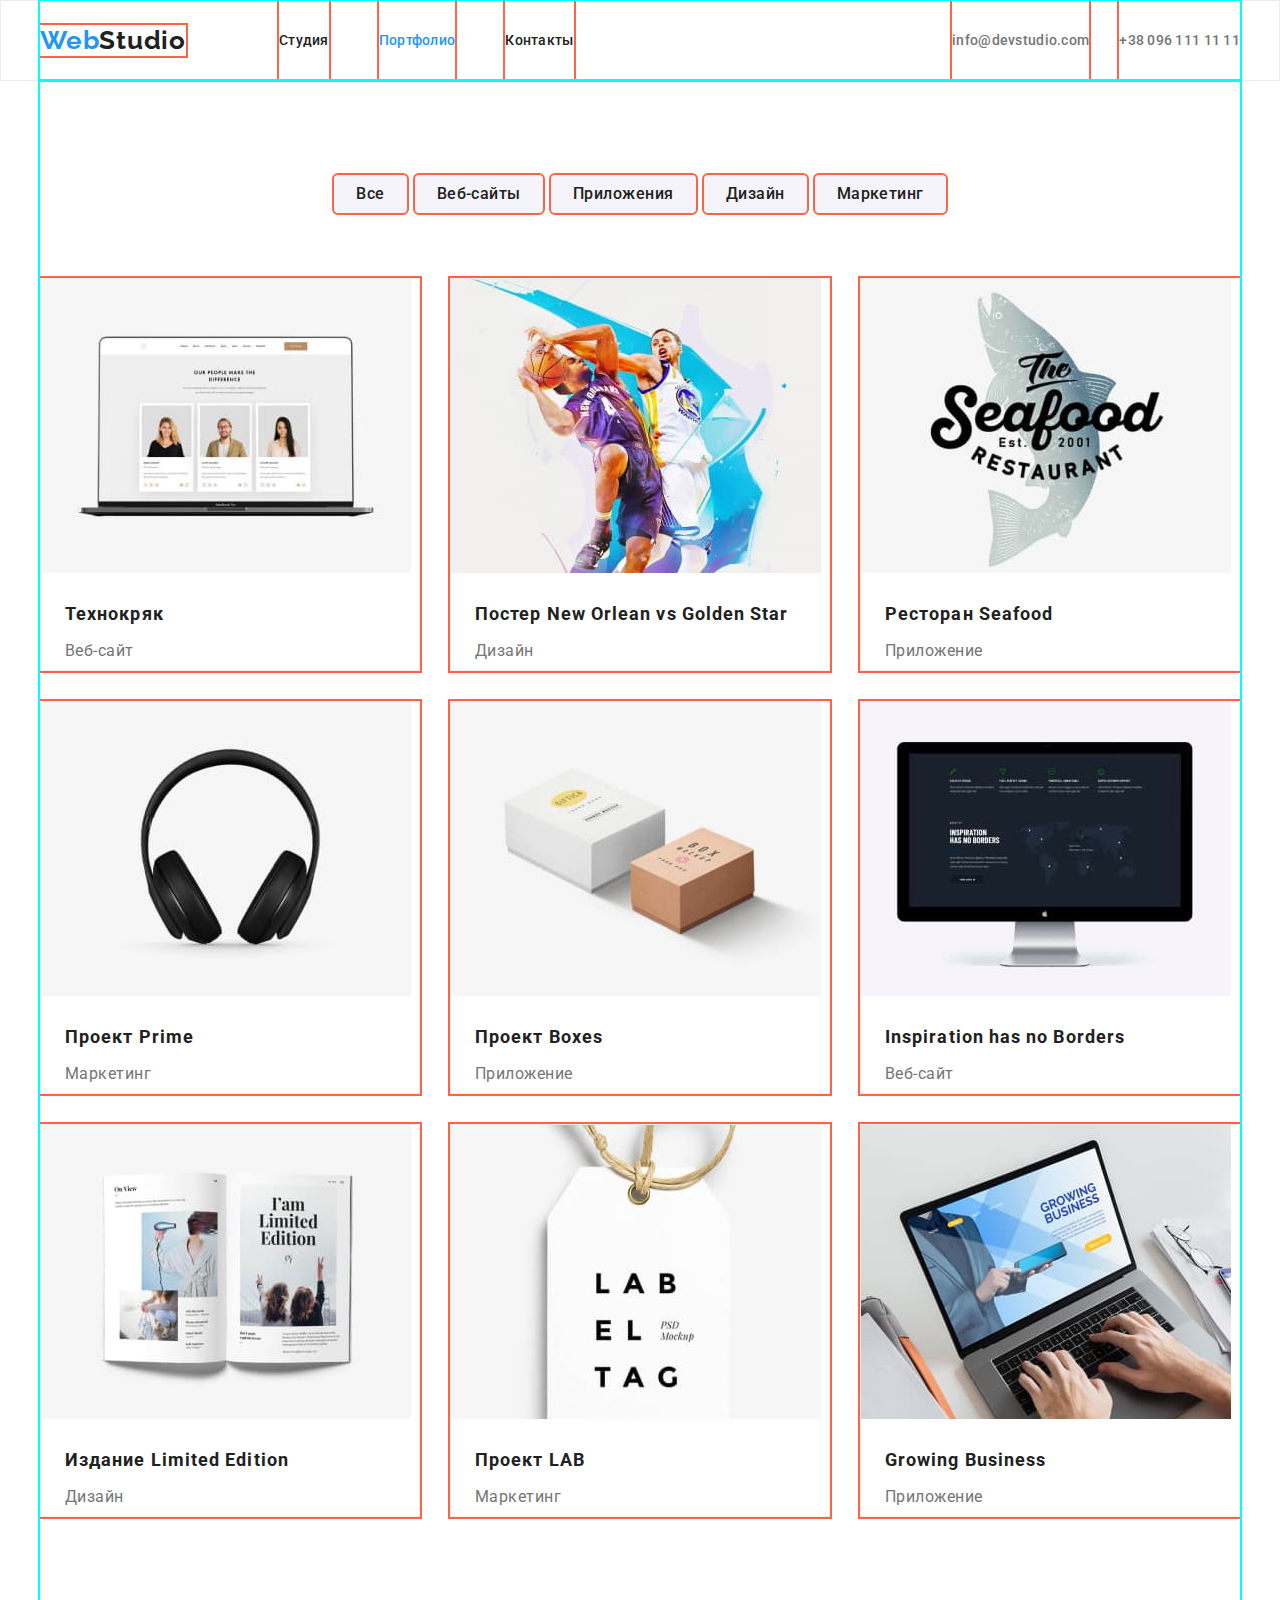
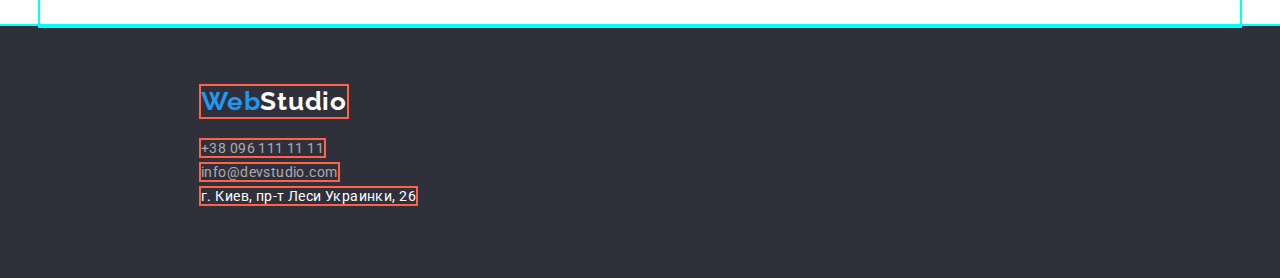
==== portfolio.html @ d39b9e8e "hw-03.3" ====
<!DOCTYPE html>
<html lang="en">
<head>
    <meta charset="UTF-8">
    <meta http-equiv="X-UA-Compatible" content="IE=edge">
    <meta name="viewport" content="width=device-width, initial-scale=1.0">
    <title>Web studio_portfolio</title>
    <link href="https://fonts.googleapis.com/css2?family=Raleway:wght@700&family=Roboto:wght@400;500;700;900&display=swap"
        rel="stylesheet">
    <link rel="stylesheet" href="https://cdnjs.cloudflare.com/ajax/libs/modern-normalize/1.1.0/modern-normalize.min.css" />
    <link rel="stylesheet" href="./css/styles.css">
</head>
<body class="body">
<header class="header">
    <div class="container header-main">
        <nav class="container-nav">
            <a href="./index.html" class="logo-header box"><span class="blue">Web</span>Studio</a>
            <ul class="list">
                <li><a href="./index.html" class="studio box">Студия</a></li>
                <li><a href="./portfolio.html" class="portfolio current box">Портфолио</a></li>
                <li><a href="" class="contacts box">Контакты</a></li>
            </ul>
        </nav>
        <div class="container-div">
            <ul class="list-adress">
                <li><a href="mailto:info@devstudio.com" class="mail box">info@devstudio.com</a></li>
                <li><a href="tel:+380961111111" class="tel box">+38 096 111 11 11</a></li>
            </ul>
        </div>
    </div>
</header>
 <main>
    <div class="container">
        <section class="options">
            <ul class="buttons-portfolio">
                <li class="item"><button class="button-all box" type="button">Все</button></li>
                <li class="item"><button class="button-web box" type="button">Веб-сайты</button></li>
                <li class="item"><button class="button-applications box" type="button">Приложения</button></li>
                <li class="item"><button class="button-design box" type="button">Дизайн</button></li>
                <li class="item"><button class="button-marketing box" type="button">Маркетинг</button></li>
            </ul>
            <ul class="icon">
                <li class="techno box">
                    <img src="./imeges/Список_з_картинками/img1.jpg" alt="img1.jpg" width="370" height="294">
                    <h3 class="techno-title">Технокряк</h3>
                    <p class="techno-text">Веб-сайт</p>
                </li>
                <li class="poster box">
                    <img src="./imeges/Список_з_картинками/img2.jpg" alt="img2.jpg" width="370" height="294">
                    <h3 class="poster-title">Постер New Orlean vs Golden Star</h3>
                    <p class="poster-text">Дизайн</p>
                </li>
                <li class="seafood box">
                    <img src="./imeges/Список_з_картинками/img3.jpg" alt="img3.jpg" width="370" height="294">
                    <h3 class="seafood-title">Ресторан Seafood</h3>
                    <p class="seafood-text">Приложение</p>
                </li>
                <li class="prime box">
                    <img src="./imeges/Список_з_картинками/img4.jpg" alt="img4.jpg" width="370" height="294">
                    <h3 class="prime-title">Проект Prime</h3>
                    <p class="prime-text">Маркетинг</p>
                </li>
                <li class="boxes box">
                    <img src="./imeges/Список_з_картинками/img5.jpg" alt="img5.jpg" width="370" height="294">
                    <h3 class="boxes-title">Проект Boxes</h3>
                    <p class="boxes-text">Приложение</p>
                </li>
                <li class="inspiration box">
                    <img src="./imeges/Список_з_картинками/img6.jpg" alt="img6.jpg" width="370" height="294">
                    <h3 class="inspiration-title">Inspiration has no Borders</h3>
                    <p class="inspiration-text">Веб-сайт</p>
                </li>
                <li class="edition box">
                    <img src="./imeges/Список_з_картинками/img7.jpg" alt="img7.jpg" width="370" height="294">
                    <h3 class="edition-title">Издание Limited Edition</h3>
                    <p class="edition-text">Дизайн</p>
                </li>
                <li class="lab box">
                    <img src="./imeges/Список_з_картинками/img8.jpg" alt="img8.jpg" width="370" height="294">
                    <h3 class="lab-title">Проект LAB</h3>
                    <p class="lab-text">Маркетинг</p>
                </li>
                <li class="business box">
                    <img src="./imeges/Список_з_картинками/img9.jpg" alt="img9.jpg" width="370" height="294">
                    <h3 class="business-title">Growing Business</h3>
                    <p class="business-text">Приложение</p>
                </li>
            </ul>
        </section>
    </div>
 </main>
<footer class="footer">
    <div class="container footer">
        <a href="./index.html" class="logo-footer box"><span class="blue">Web</span><span
                class="white">Studio</span></a>
        <address class="address">
            <ul class="lists-d">
                <li><a href="https://goo.gl/maps/WVhNWYt22gfoeqNc8" target="_blank" rel="noopener nofollow noreferrer"
                        class="liaddress box">г. Киев, пр-т Леси Украинки, 26</a></li>
                <li><a href="mailto:info@devstudio.com" class="limail box">info@devstudio.com</a></li>
                <li><a href="tel:+380961111111" class="litel box">+38 096 111 11 11</a></li>
            </ul>
        </address>
    </div>
</footer>
</body>
</html>
---- css/styles.css ----
/* html{
    box-sizing: border-box;
}
*,
*::before,
*::after{
    box-sizing: inherit;
} */
:root {
    --primary-text-color: #757575;
    --title-text-color: #212121;
    --accent-color1: #2196F3;
    --accent-color2: #FFFFFF;
    --background-color: #FFFFFF;
    --other-background-color: #F5F4FA;
    --background: #2F303A;
    --blue-background: #2196F3;
    --items: 3;/* кількість карток в рядку */
    --indent: 30px;/* відступи між картками */

}
/*основний колір фону #FFFFFF*/
/*другорядний колір фону #F5F4FA*/
/*1 колір тексту #757575*/
/*2 колір тексту #212121*/
/*3 колір тексту #2196F3*/
/*4 колір тексту #FFFFFF*/

/* WebStudio */

body{
    margin: 0px;
    background-color: #FFFFFF;
    font-family: 'Roboto', sans-serif;
    color: #757575;
}

.container{
    width: 1200px;
    margin-left: auto;
    margin-right: auto;
    /* padding-left: 15px;
    padding-right: 15px; */
    outline: 2px solid cyan;
}
 
/* Логотип хедера */
.logo-header{
    font-weight: 700;
    font-size: 26px;
    line-height: 1.19;
    letter-spacing: 0.03em;
    color: var(--title-text-color);
    text-decoration: none;
    font-family: 'Raleway', sans-serif;
    /* display: inline-block;
    margin: 0px; */
    padding-left: 0;
}
/* .container-nav .logo-header{
    padding: 0;
} */
.container.header-main{
    padding-left: 0px;
    padding-right: 0;
}
/* Посилання */


/* Сіра лінія в хедері */
.header{
    border: 1px solid #ECECEC
}


/* Прибирає крапки в списках */
.list,
.lists-a,
.lists-b,
.lists-c,
.lists-d{
    list-style: none;
    padding-left: 0;
    display: block;
}

.list-item:not(:last-child) {
    margin-bottom: 12px;
}
.list-item:not(:last-child) {
    margin-bottom: 12px;
}
.lists-a,
.lists-b,
.lists-c{
    justify-content: center;
    align-items: center;
    width: 1200px;
    justify-content: space-between;
    display: flex;
}

.list-adress{
    list-style: none;
    padding: 0px;
    margin: 0px;
}



.list,
.list-adress{
    display: flex;
}
ul.list{
    margin: 0px 0px 0px 93px;
    padding: 0;
}
.container-div{
    margin-left: auto;
}

.header-main,
.container-nav{
    display: flex;
    align-items: center;
}

.list li:not(:last-child){
    margin-right: 50px;
}

.list-adress li:not(:last-child){
    margin-right: 30px;
}
.container-nav .studio,
.container-nav .portfolio,
.container-nav .contacts,
.container-div .mail,
.container-div .tel{
    display: block;
    padding-top: 32px;
    padding-bottom: 32px;
}
.container hero{
    margin-left: auto;
    margin-right: auto;
}

/*посилання*/
.studio,
.portfolio,
.contacts{
    font-weight: 500;
    font-size: 14px;
    line-height: 1.1;
    letter-spacing: 0.02em;
    color: var(--title-text-color);
    text-decoration: none;
    display: inline-block;
}
.list .studio.current,
.list .portfolio.current{
    color: var(--accent-color1)
}


.blue,
.studio:focus,
.portfolio:focus,
.contacts:focus,
.mail:focus,
.tel:focus,
.studio:hover,
.portfolio:hover,
.contacts:hover,
.mail:hover,
.tel:hover{
    color: var(--accent-color1);
}
.mail,
.tel{
    font-weight: 500;
    font-size: 14px;
    line-height: 1.1;
    letter-spacing: 0.02em;
    color: var(--primary-text-color);
    text-decoration: none;
    display: inline-block;
}

/*main*/
.hero{
    width: 1602px;
    height: 600px;
    left: 0px;
    top: 80px;
    text-align: center;
    background: var(--background);
    /* margin-left: auto;
    margin-right: auto; */
    padding: 0;
    
    
}
.title{
    font-weight: 900;
    font-size: 44px;
    line-height: 1.4;
    letter-spacing: 0.06em;
    text-transform: uppercase;
    color: var(--accent-color2);
    display: inline-block;
    
    margin-top: 0px;
    margin-bottom: 30px;
    display: flex;
    width: 696px;
    margin-left: auto;
    margin-right: auto;
    padding-top: 200px;
}

.button{
    color: var(--title-text-color);
    background-color: var(--background-color);
    box-shadow: 0px 4px 4px rgba(0, 0, 0, 0.15);

    border-radius: 4px;
    border: none;
    font-weight: 700;
    font-size: 16px;
    line-height: 1.9;
    cursor: pointer;
    display: flex;

}
.button.service{
    background: var(--blue-background);
    color: var(--accent-color2);
    border-color: transparent;
    display: inline-block;
    text-transform: none;
    padding: 10px 32px;
    text-decoration: none;
    border-radius: 4px;
}

.img1.box,
.img2.box,
.img3.box{
    display: inline-block;
}
.description {
    padding-top: 94px;
    align-items: center;
    display: flex;
}

.title-attention,
.title-punctuality,
.title-planning,
.title-modern{
    font-weight: 700;
    font-size: 14px;
    line-height: 1.7;
    letter-spacing: 0.03em;
    text-transform: uppercase;
    color: var(--title-text-color);
    margin-bottom: 10px;
    margin-top: 30px;
    width: 270px;
}
.paragraph-ideological,
.paragraph-a-task,
.paragraph-equal,
.paragraph-significance {
    font-weight: 400;
    font-size: 14px;
    line-height: 1.7;
    letter-spacing: 0.03em;
    color: var(--primary-text-color);
    margin-top: 0px;
    margin-bottom: 0px;
    width: 270px;
}
.doing{
    padding-top: 94px;
    padding-bottom: 94px;
}

.title-doing{
    font-weight: 700;
    font-size: 36px;
    line-height: 1.2;
    text-align: center;
    letter-spacing: 0.03em;
    color: var(--title-text-color);
    margin-bottom: 50px;
    margin-top: 0;
}

.box{
    outline: 2px solid tomato;
}

.ourteam{
    background: var(--other-background-color);
    padding-top: 94px;
    padding-bottom: 94px;
   
}

.title-team{
    font-weight: 700;
    font-size: 36px;
    line-height: 1.2;
    text-align: center;
    letter-spacing: 0.03em;
    color: var(--title-text-color);
    margin-top: 0px;
    margin-bottom: 50px;
}

.igor,
.olga,
.nicholas,
.michael{
    background: var(--background-color);
    box-shadow: 0px 1px 3px rgba(0, 0, 0, 0.12), 0px 1px 1px rgba(0, 0, 0, 0.14), 0px 2px 1px rgba(0, 0, 0, 0.2);
    border-radius: 0px 0px 4px 4px;
}
.name,
.position{
    font-weight: 500;
    font-size: 16px;
    line-height: 1.18;
    text-align: center;
    letter-spacing: 0.03em;
}
.name{
    margin-top: 30px;
    margin-bottom: 10px;
}
.position{
    margin-top: 0px;
    margin-bottom: 16px;
}

.igor.box,
.olga.box,
.nicholas.box,
.michael.box{
    width: 270px;
}

.igor .name,
.olga .name,
.nicholas .name,
.michael .name{
    color: var(--title-text-color);
}
.lists-c{
    margin-top: 0px;
}

.lists-b{
    margin-top: 0px;
    margin-bottom: 0;

}
.lists-d:not(:last-child) {
    margin-bottom: 9px;
}

.footer{
    width: 1602px;
    height: 252px;
    background: var(--background);
    margin-left: auto;
    margin-right: auto;
    
    
}

.container.footer{
    /* display: flex; */
    /* flex-direction: column; */
    /* align-items: flex-end; */
    padding-top: 60px;
    padding-bottom: 60px;
    
}
.logo-footer{
    font-weight: 700;
    font-size: 26px;
    line-height: 1.2;
    letter-spacing: 0.03em;
    text-decoration: none;
    font-family: 'Raleway', sans-serif;
    margin-left: 201px;
    /* padding-top: 60px; */
    margin-bottom: 20px;
    display: flex;
    display: inline-block;
}

.lists-d{
    margin-left: 201px;
    margin-top: 0;
    margin-bottom: 0;
    display: flex;
    flex-direction: column-reverse;
   
}
/* .liaddress,
.limail{
    margin-bottom: 9px;
} */
.white{
    color: var(--accent-color2);
}
.liaddress{
    font-weight: 400;
    font-size: 14px;
    line-height: 1.7;
    letter-spacing: 0.03em;
    text-decoration: none;
    color: var(--accent-color2);
}
.liaddress:hover,
.liaddress:focus,
.limail:hover,
.limail:focus,
.litel:hover,
.litel:focus{
    color: var(--accent-color1);
}

.limail{
    font-weight: 400;
    font-size: 14px;
    line-height: 1.7;
    letter-spacing: 0.03em;
    text-decoration: none;
    color: rgba(255, 255, 255, 0.6);
}

.litel{
    font-weight: 400;
    font-size: 14px;
    line-height: 1.7;
    text-decoration: none;
    letter-spacing: 0.03em;
    color: rgba(255, 255, 255, 0.6);
}

    /* margin-top: 0px;
} */

.address{
    font-style: normal
}

/*////////////////////////////////////////*/

/*Портфоліо*/

.buttons-portfolio,
.icon{
    list-style: none;
    display: flex;  
}
.icon {
    
    flex-wrap: wrap;
    margin: calc(-1 * var(--indent) / 2);
    margin-bottom: 0px;
    margin-top: 50px;
    padding-left: 0;
}
.icon .img {
    display: block;
}
.buttons-portfolio{
    margin: 0px;
    padding-left: 0;
    justify-content: center;
}
.buttons-portfolio .item:not(:last-child){
    margin-right: 8px;
}
/* .botton-all{
    margin-right: 8px;
} */
    
.options{
    padding-top: 94px;
    padding-bottom: 94px;

}


.button-all,
.button-web,
.button-applications,
.button-design,
.button-marketing{
    border: none;
    background: var(--other-background-color);
    cursor: pointer;
    color: var(--title-text-color);
    font-weight: 500;
    font-size: 16px;
    line-height: 1.6;
    letter-spacing: 0.03em;
    font-family: 'Roboto', sans-serif;
    display: inline-block;
    text-transform: none;
    padding: 6px 22px;
    text-decoration: none;
    border-radius: 4px;
}
.button-all:hover,
.button-all:focus,
.button-web:hover,
.button-web:focus,
.button-applications:hover,
.button-applications:focus,
.button-design:hover,
.button-design:focus,
.button-marketing:hover,
.button-marketing:focus{
    background-color: var(--blue-background);
    border-color: transparent;
    color: var(--accent-color2);
}

.techno,
.poster,
.seafood,
.prime,
.boxes,
.inspiration,
.edition,
.lab,
.business{
    /* box-sizing: border-box; */
    background: var(--background-color);
    border: 1px solid #EEEEEE;
}
.techno-title,
.poster-title,
.seafood-title,
.prime-title,
.boxes-title,
.inspiration-title,
.edition-title,
.lab-title,
.business-title{
    font-weight: 700;
    font-size: 18px;
    line-height: 1.9;
    letter-spacing: 0.06em;
    color: var(--title-text-color);
    margin: 20px 24px 4px 24px; 
}
.techno-text,
.poster-text,
.seafood-text,
.prime-text,
.boxes-text,
.inspiration-text,
.edition-text,
.lab-text,
.business-text{
    font-weight: 400;
    font-size: 16px;
    line-height: 1.9;
    letter-spacing: 0.03em;
    color: var(--primary-text-color);
    margin: 0px 24px 4px 24px;
}
/* ширина ліжок */
.techno.box,
.poster.box,
.seafood.box,
.prime.box,
.boxes.box,
.inspiration.box,
.edition.box,
.lab.box,
.business.box{
    width: 370px;
}

.techno {
    flex-basis: calc((100% - var(--indent) * var(--items)) / var(--items));
    margin: calc(var(--indent) / 2);
}
.poster{flex-basis: calc((100% - var(--indent) * var(--items)) / var(--items));
    margin: calc(var(--indent) / 2);

}
.seafood{flex-basis: calc((100% - var(--indent) * var(--items)) / var(--items));
    margin: calc(var(--indent) / 2);

}
.prime{flex-basis: calc((100% - var(--indent) * var(--items)) / var(--items));
    margin: calc(var(--indent) / 2);

}
.boxes{flex-basis: calc((100% - var(--indent) * var(--items)) / var(--items));
    margin: calc(var(--indent) / 2);

}
.inspiration{flex-basis: calc((100% - var(--indent) * var(--items)) / var(--items));
    margin: calc(var(--indent) / 2);

}
.edition{flex-basis: calc((100% - var(--indent) * var(--items)) / var(--items));
    margin: calc(var(--indent) / 2);

}
.lab{flex-basis: calc((100% - var(--indent) * var(--items)) / var(--items));
    margin: calc(var(--indent) / 2);

}
.business{flex-basis: calc((100% - var(--indent) * var(--items)) / var(--items));
    margin: calc(var(--indent) / 2);

}
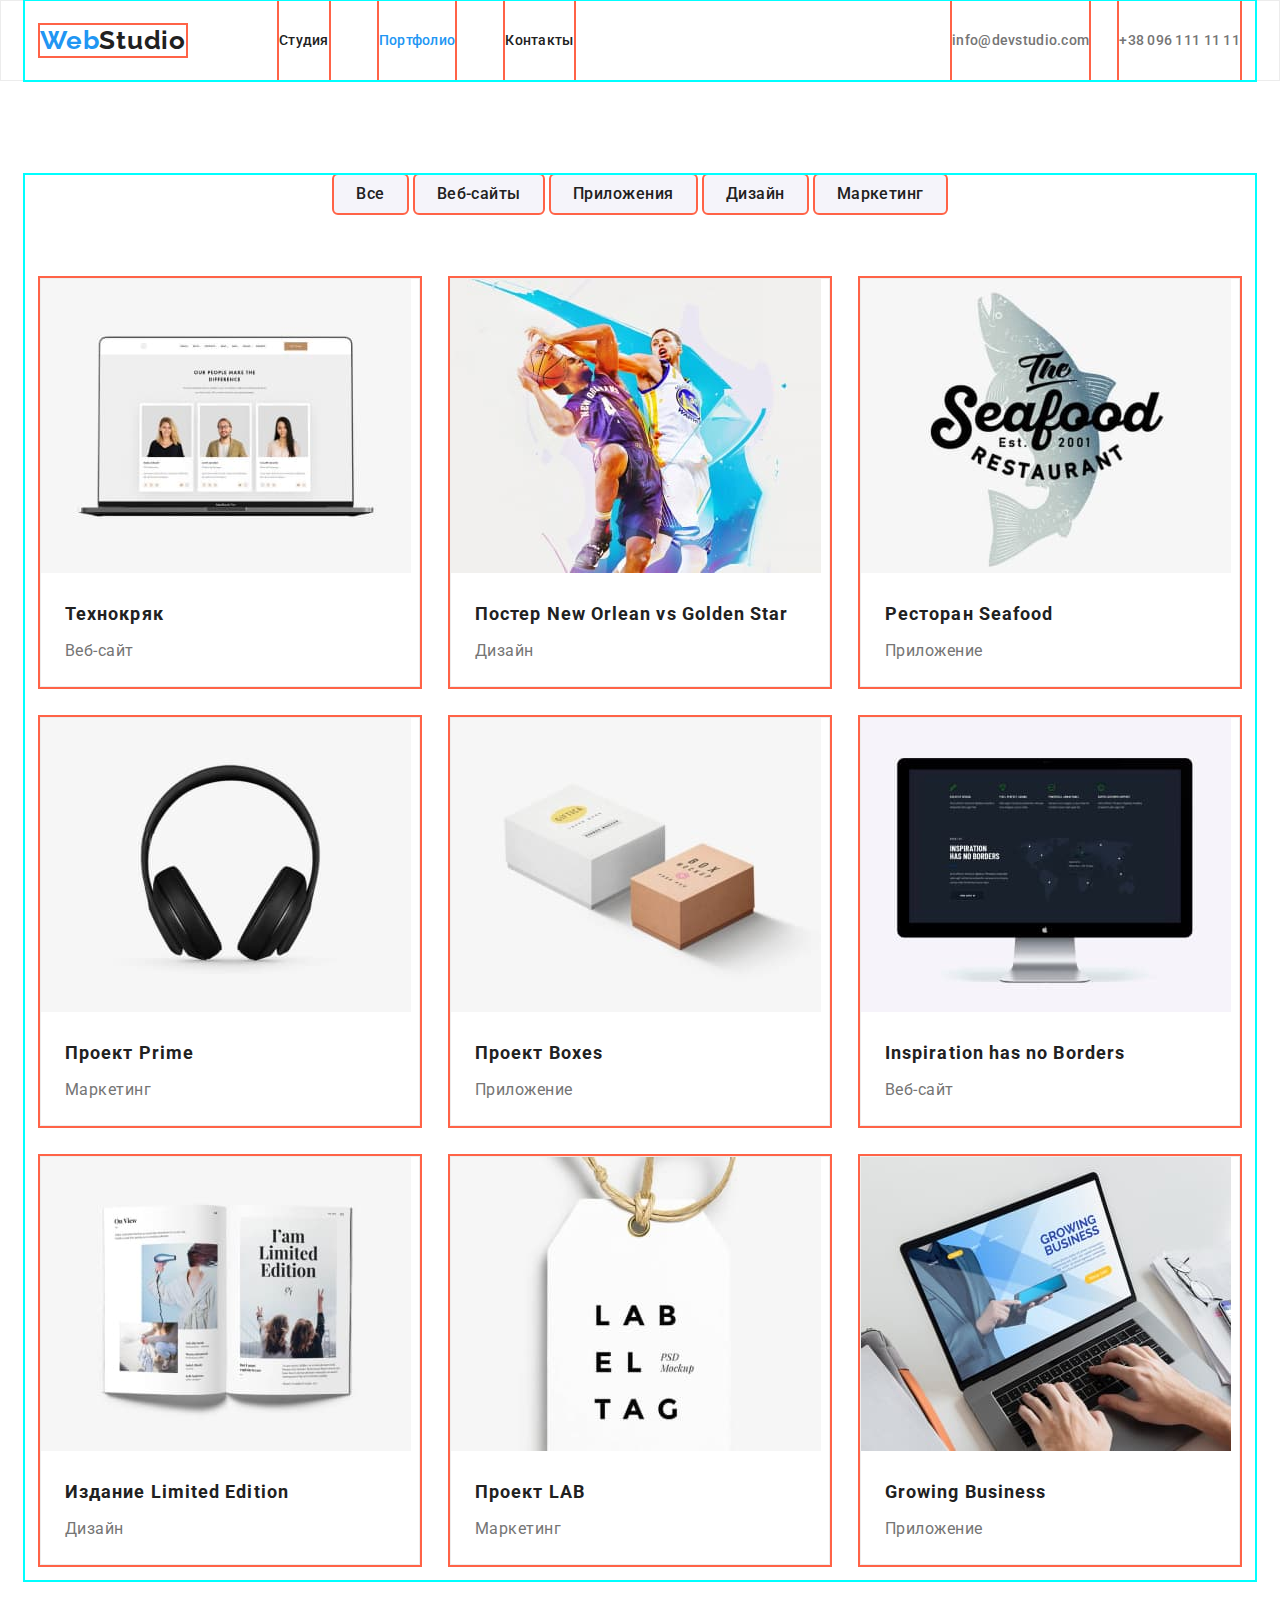
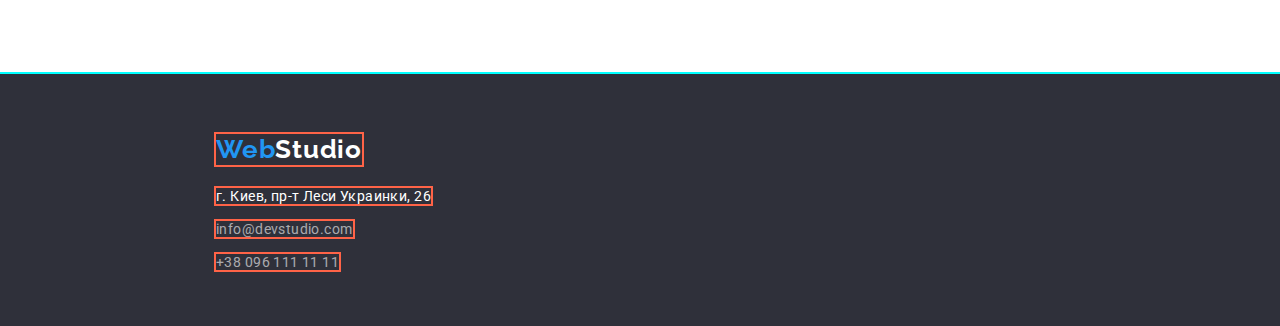
==== commit 9d2c443d: "hw-03-(29.06)" ====
--- a/portfolio.html
+++ b/portfolio.html
@@ -30,8 +30,8 @@
     </div>
 </header>
  <main>
-    <div class="container">
-        <section class="options">
+    <section class="options">
+        <div class="container">
             <ul class="buttons-portfolio">
                 <li class="item"><button class="button-all box" type="button">Все</button></li>
                 <li class="item"><button class="button-web box" type="button">Веб-сайты</button></li>
@@ -42,52 +42,70 @@
             <ul class="icon">
                 <li class="techno box">
                     <img src="./imeges/Список_з_картинками/img1.jpg" alt="img1.jpg" width="370" height="294">
+                 <div class="text-icon">   
                     <h3 class="techno-title">Технокряк</h3>
                     <p class="techno-text">Веб-сайт</p>
+                    </div>
                 </li>
                 <li class="poster box">
                     <img src="./imeges/Список_з_картинками/img2.jpg" alt="img2.jpg" width="370" height="294">
+                 <div class="text-icon">  
                     <h3 class="poster-title">Постер New Orlean vs Golden Star</h3>
                     <p class="poster-text">Дизайн</p>
+                 </div> 
                 </li>
                 <li class="seafood box">
                     <img src="./imeges/Список_з_картинками/img3.jpg" alt="img3.jpg" width="370" height="294">
+                 <div class="text-icon">  
                     <h3 class="seafood-title">Ресторан Seafood</h3>
                     <p class="seafood-text">Приложение</p>
+                 </div> 
                 </li>
                 <li class="prime box">
                     <img src="./imeges/Список_з_картинками/img4.jpg" alt="img4.jpg" width="370" height="294">
+                 <div class="text-icon">  
                     <h3 class="prime-title">Проект Prime</h3>
                     <p class="prime-text">Маркетинг</p>
+                 </div> 
                 </li>
                 <li class="boxes box">
                     <img src="./imeges/Список_з_картинками/img5.jpg" alt="img5.jpg" width="370" height="294">
+                 <div class="text-icon">  
                     <h3 class="boxes-title">Проект Boxes</h3>
                     <p class="boxes-text">Приложение</p>
+                 </div> 
                 </li>
                 <li class="inspiration box">
                     <img src="./imeges/Список_з_картинками/img6.jpg" alt="img6.jpg" width="370" height="294">
+                 <div class="text-icon"> 
                     <h3 class="inspiration-title">Inspiration has no Borders</h3>
                     <p class="inspiration-text">Веб-сайт</p>
+                 </div>  
                 </li>
                 <li class="edition box">
                     <img src="./imeges/Список_з_картинками/img7.jpg" alt="img7.jpg" width="370" height="294">
+                 <div class="text-icon">   
                     <h3 class="edition-title">Издание Limited Edition</h3>
                     <p class="edition-text">Дизайн</p>
+                 </div>
                 </li>
                 <li class="lab box">
                     <img src="./imeges/Список_з_картинками/img8.jpg" alt="img8.jpg" width="370" height="294">
+                 <div class="text-icon">   
                     <h3 class="lab-title">Проект LAB</h3>
                     <p class="lab-text">Маркетинг</p>
+                 </div>
                 </li>
                 <li class="business box">
                     <img src="./imeges/Список_з_картинками/img9.jpg" alt="img9.jpg" width="370" height="294">
+                 <div class="text-icon">   
                     <h3 class="business-title">Growing Business</h3>
                     <p class="business-text">Приложение</p>
+                 </div>
                 </li>
             </ul>
-        </section>
-    </div>
+        </div>
+    </section>
  </main>
 <footer class="footer">
     <div class="container footer">
@@ -95,10 +113,10 @@
                 class="white">Studio</span></a>
         <address class="address">
             <ul class="lists-d">
-                <li><a href="https://goo.gl/maps/WVhNWYt22gfoeqNc8" target="_blank" rel="noopener nofollow noreferrer"
+                <li class="item"><a href="https://goo.gl/maps/WVhNWYt22gfoeqNc8" target="_blank" rel="noopener nofollow noreferrer"
                         class="liaddress box">г. Киев, пр-т Леси Украинки, 26</a></li>
-                <li><a href="mailto:info@devstudio.com" class="limail box">info@devstudio.com</a></li>
-                <li><a href="tel:+380961111111" class="litel box">+38 096 111 11 11</a></li>
+                <li class="item"><a href="mailto:info@devstudio.com" class="limail box">info@devstudio.com</a></li>
+                <li class="item"><a href="tel:+380961111111" class="litel box">+38 096 111 11 11</a></li>
             </ul>
         </address>
     </div>
--- a/css/styles.css
+++ b/css/styles.css
@@ -36,11 +36,11 @@
 }
 
 .container{
-    width: 1200px;
+    width: 1230px;
     margin-left: auto;
     margin-right: auto;
-    /* padding-left: 15px;
-    padding-right: 15px; */
+    padding-left: 15px;
+    padding-right: 15px;
     outline: 2px solid cyan;
 }
  
@@ -53,17 +53,8 @@
     color: var(--title-text-color);
     text-decoration: none;
     font-family: 'Raleway', sans-serif;
-    /* display: inline-block;
-    margin: 0px; */
-    padding-left: 0;
-}
-/* .container-nav .logo-header{
-    padding: 0;
-} */
-.container.header-main{
-    padding-left: 0px;
-    padding-right: 0;
-}
+}
+
 /* Посилання */
 
 
@@ -82,6 +73,7 @@
     list-style: none;
     padding-left: 0;
     display: block;
+    margin: 0;
 }
 
 .list-item:not(:last-child) {
@@ -105,8 +97,6 @@
     padding: 0px;
     margin: 0px;
 }
-
-
 
 .list,
 .list-adress{
@@ -142,9 +132,11 @@
     padding-top: 32px;
     padding-bottom: 32px;
 }
-.container hero{
+.container.hero{
     margin-left: auto;
     margin-right: auto;
+    padding-top: 200px;
+    padding-bottom: 200px;
 }
 
 /*посилання*/
@@ -163,7 +155,6 @@
 .list .portfolio.current{
     color: var(--accent-color1)
 }
-
 
 .blue,
 .studio:focus,
@@ -197,11 +188,8 @@
     top: 80px;
     text-align: center;
     background: var(--background);
-    /* margin-left: auto;
-    margin-right: auto; */
-    padding: 0;
-    
-    
+    margin-left: auto;
+    margin-right: auto;   
 }
 .title{
     font-weight: 900;
@@ -218,7 +206,6 @@
     width: 696px;
     margin-left: auto;
     margin-right: auto;
-    padding-top: 200px;
 }
 
 .button{
@@ -268,7 +255,7 @@
     text-transform: uppercase;
     color: var(--title-text-color);
     margin-bottom: 10px;
-    margin-top: 30px;
+    margin-top: 0px;
     width: 270px;
 }
 .paragraph-ideological,
@@ -332,19 +319,27 @@
 }
 .name,
 .position{
-    font-weight: 500;
+    
     font-size: 16px;
     line-height: 1.18;
     text-align: center;
     letter-spacing: 0.03em;
 }
 .name{
-    margin-top: 30px;
+    /* margin-top: 30px; */
     margin-bottom: 10px;
+    font-weight: 500;
+    
 }
 .position{
     margin-top: 0px;
-    margin-bottom: 16px;
+    /* margin-bottom: 16px; */
+    font-weight: 400;
+}
+.employee-and-position{
+    padding-top: 30px;
+    padding-bottom: 16px;
+    
 }
 
 .igor.box,
@@ -369,7 +364,7 @@
     margin-bottom: 0;
 
 }
-.lists-d:not(:last-child) {
+.lists-d .item:not(:last-child){
     margin-bottom: 9px;
 }
 
@@ -389,7 +384,6 @@
     /* align-items: flex-end; */
     padding-top: 60px;
     padding-bottom: 60px;
-    
 }
 .logo-footer{
     font-weight: 700;
@@ -410,13 +404,10 @@
     margin-top: 0;
     margin-bottom: 0;
     display: flex;
-    flex-direction: column-reverse;
+    flex-direction: column;
    
 }
-/* .liaddress,
-.limail{
-    margin-bottom: 9px;
-} */
+
 .white{
     color: var(--accent-color2);
 }
@@ -427,6 +418,7 @@
     letter-spacing: 0.03em;
     text-decoration: none;
     color: var(--accent-color2);
+    
 }
 .liaddress:hover,
 .liaddress:focus,
@@ -455,9 +447,6 @@
     color: rgba(255, 255, 255, 0.6);
 }
 
-    /* margin-top: 0px;
-} */
-
 .address{
     font-style: normal
 }
@@ -490,16 +479,11 @@
 .buttons-portfolio .item:not(:last-child){
     margin-right: 8px;
 }
-/* .botton-all{
-    margin-right: 8px;
-} */
     
 .options{
     padding-top: 94px;
     padding-bottom: 94px;
-
-}
-
+}
 
 .button-all,
 .button-web,
@@ -545,7 +529,6 @@
 .edition,
 .lab,
 .business{
-    /* box-sizing: border-box; */
     background: var(--background-color);
     border: 1px solid #EEEEEE;
 }
@@ -563,7 +546,7 @@
     line-height: 1.9;
     letter-spacing: 0.06em;
     color: var(--title-text-color);
-    margin: 20px 24px 4px 24px; 
+    margin: 0px 24px 4px 24px; 
 }
 .techno-text,
 .poster-text,
@@ -581,6 +564,11 @@
     color: var(--primary-text-color);
     margin: 0px 24px 4px 24px;
 }
+
+.text-icon{
+    margin-top: 20px;
+    margin-bottom: 20px;
+}
 /* ширина ліжок */
 .techno.box,
 .poster.box,
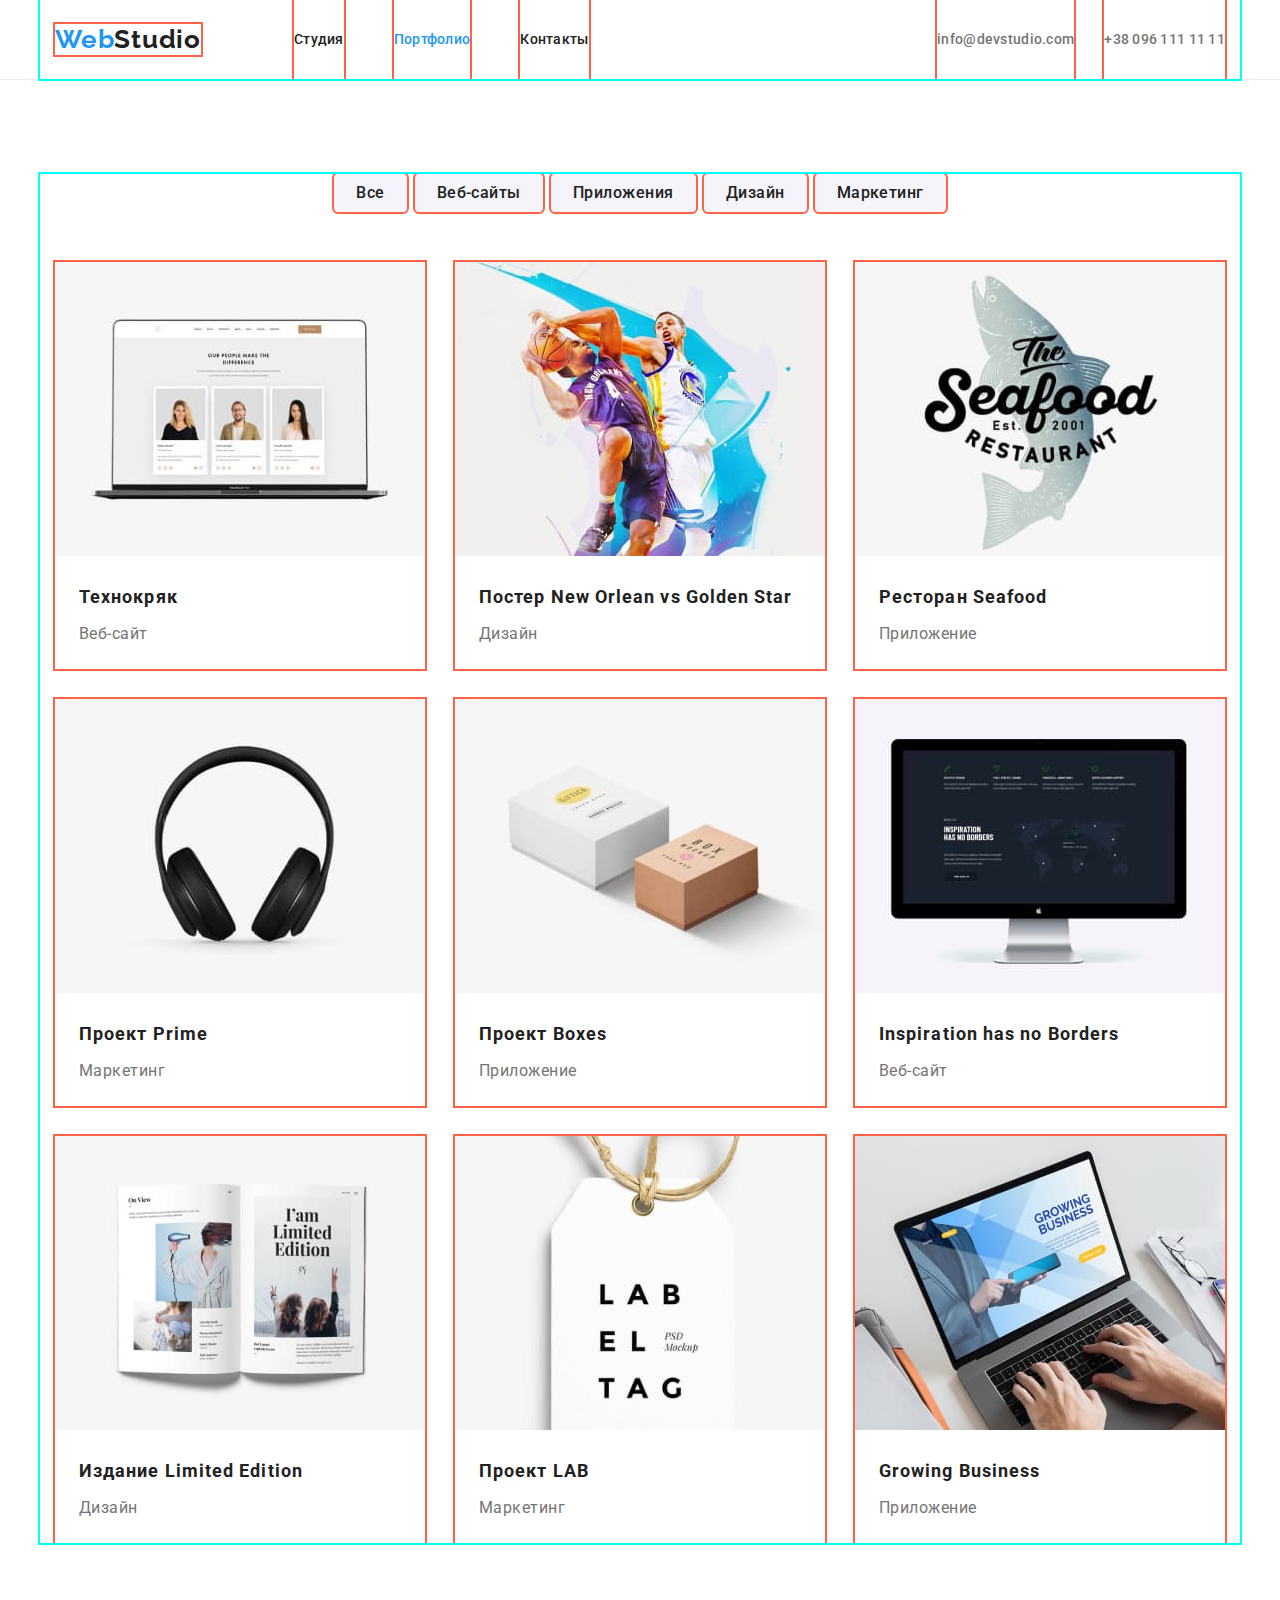
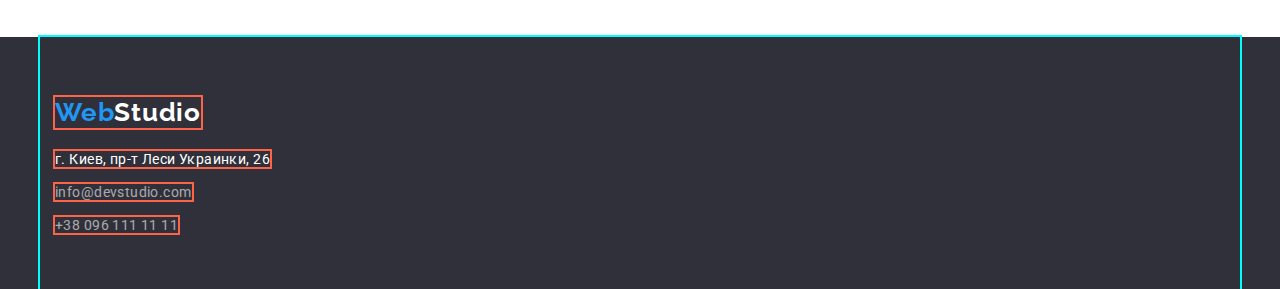
==== commit a42692de: "hw-03-30.06" ====
--- a/portfolio.html
+++ b/portfolio.html
@@ -40,63 +40,63 @@
                 <li class="item"><button class="button-marketing box" type="button">Маркетинг</button></li>
             </ul>
             <ul class="icon">
-                <li class="techno box">
+                <li class="element box">
                     <img src="./imeges/Список_з_картинками/img1.jpg" alt="img1.jpg" width="370" height="294">
                  <div class="text-icon">   
                     <h3 class="techno-title">Технокряк</h3>
                     <p class="techno-text">Веб-сайт</p>
                     </div>
                 </li>
-                <li class="poster box">
+                <li class="element box">
                     <img src="./imeges/Список_з_картинками/img2.jpg" alt="img2.jpg" width="370" height="294">
                  <div class="text-icon">  
                     <h3 class="poster-title">Постер New Orlean vs Golden Star</h3>
                     <p class="poster-text">Дизайн</p>
                  </div> 
                 </li>
-                <li class="seafood box">
+                <li class="element box">
                     <img src="./imeges/Список_з_картинками/img3.jpg" alt="img3.jpg" width="370" height="294">
                  <div class="text-icon">  
                     <h3 class="seafood-title">Ресторан Seafood</h3>
                     <p class="seafood-text">Приложение</p>
                  </div> 
                 </li>
-                <li class="prime box">
+                <li class="element box">
                     <img src="./imeges/Список_з_картинками/img4.jpg" alt="img4.jpg" width="370" height="294">
                  <div class="text-icon">  
                     <h3 class="prime-title">Проект Prime</h3>
                     <p class="prime-text">Маркетинг</p>
                  </div> 
                 </li>
-                <li class="boxes box">
+                <li class="element box">
                     <img src="./imeges/Список_з_картинками/img5.jpg" alt="img5.jpg" width="370" height="294">
                  <div class="text-icon">  
                     <h3 class="boxes-title">Проект Boxes</h3>
                     <p class="boxes-text">Приложение</p>
                  </div> 
                 </li>
-                <li class="inspiration box">
+                <li class="element box">
                     <img src="./imeges/Список_з_картинками/img6.jpg" alt="img6.jpg" width="370" height="294">
                  <div class="text-icon"> 
                     <h3 class="inspiration-title">Inspiration has no Borders</h3>
                     <p class="inspiration-text">Веб-сайт</p>
                  </div>  
                 </li>
-                <li class="edition box">
+                <li class="element box">
                     <img src="./imeges/Список_з_картинками/img7.jpg" alt="img7.jpg" width="370" height="294">
                  <div class="text-icon">   
                     <h3 class="edition-title">Издание Limited Edition</h3>
                     <p class="edition-text">Дизайн</p>
                  </div>
                 </li>
-                <li class="lab box">
+                <li class="element box">
                     <img src="./imeges/Список_з_картинками/img8.jpg" alt="img8.jpg" width="370" height="294">
                  <div class="text-icon">   
                     <h3 class="lab-title">Проект LAB</h3>
                     <p class="lab-text">Маркетинг</p>
                  </div>
                 </li>
-                <li class="business box">
+                <li class="element box">
                     <img src="./imeges/Список_з_картинками/img9.jpg" alt="img9.jpg" width="370" height="294">
                  <div class="text-icon">   
                     <h3 class="business-title">Growing Business</h3>
--- a/css/styles.css
+++ b/css/styles.css
@@ -36,7 +36,7 @@
 }
 
 .container{
-    width: 1230px;
+    width: 1200px;
     margin-left: auto;
     margin-right: auto;
     padding-left: 15px;
@@ -60,7 +60,7 @@
 
 /* Сіра лінія в хедері */
 .header{
-    border: 1px solid #ECECEC
+    border-bottom: 1px solid #ECECEC
 }
 
 
@@ -87,7 +87,7 @@
 .lists-c{
     justify-content: center;
     align-items: center;
-    width: 1200px;
+    /* width: 1200px; */
     justify-content: space-between;
     display: flex;
 }
@@ -132,12 +132,10 @@
     padding-top: 32px;
     padding-bottom: 32px;
 }
-.container.hero{
+/* .container.hero{
     margin-left: auto;
     margin-right: auto;
-    padding-top: 200px;
-    padding-bottom: 200px;
-}
+} */
 
 /*посилання*/
 .studio,
@@ -182,14 +180,16 @@
 
 /*main*/
 .hero{
-    width: 1602px;
-    height: 600px;
-    left: 0px;
-    top: 80px;
+    /* width: 1602px; */
+    /* height: 600px; */
+    /* left: 0px;
+    top: 80px; */
     text-align: center;
     background: var(--background);
-    margin-left: auto;
-    margin-right: auto;   
+    /* margin-left: auto;
+    margin-right: auto; */
+    padding-top: 200px;
+    padding-bottom: 200px;
 }
 .title{
     font-weight: 900;
@@ -326,14 +326,14 @@
     letter-spacing: 0.03em;
 }
 .name{
-    /* margin-top: 30px; */
+    margin-top: 0px;
     margin-bottom: 10px;
     font-weight: 500;
     
 }
 .position{
     margin-top: 0px;
-    /* margin-bottom: 16px; */
+    margin-bottom: 0px;
     font-weight: 400;
 }
 .employee-and-position{
@@ -369,7 +369,7 @@
 }
 
 .footer{
-    width: 1602px;
+    /* width: 1602px; */
     height: 252px;
     background: var(--background);
     margin-left: auto;
@@ -392,7 +392,7 @@
     letter-spacing: 0.03em;
     text-decoration: none;
     font-family: 'Raleway', sans-serif;
-    margin-left: 201px;
+    /* margin-left: 201px; */
     /* padding-top: 60px; */
     margin-bottom: 20px;
     display: flex;
@@ -400,7 +400,7 @@
 }
 
 .lists-d{
-    margin-left: 201px;
+    /* margin-left: 201px; */
     margin-top: 0;
     margin-bottom: 0;
     display: flex;
@@ -463,7 +463,7 @@
 .icon {
     
     flex-wrap: wrap;
-    margin: calc(-1 * var(--indent) / 2);
+    /* margin: calc(-1 * var(--indent) / 2); */
     margin-bottom: 0px;
     margin-top: 50px;
     padding-left: 0;
@@ -562,59 +562,37 @@
     line-height: 1.9;
     letter-spacing: 0.03em;
     color: var(--primary-text-color);
-    margin: 0px 24px 4px 24px;
+    margin: 0px 24px 0px 24px;
 }
 
 .text-icon{
-    margin-top: 20px;
-    margin-bottom: 20px;
+    padding-top: 20px;
+    padding-bottom: 20px;
 }
 /* ширина ліжок */
-.techno.box,
-.poster.box,
-.seafood.box,
-.prime.box,
-.boxes.box,
-.inspiration.box,
-.edition.box,
-.lab.box,
-.business.box{
+.element .box{
     width: 370px;
 }
-
-.techno {
+/* .icon{
+    margin-left: -30px;
+    margin-right: -30px;
+} */
+.icon .element:nth-child(n + 7) {
+    margin-bottom: 0px;
+}
+
+.icon .element:nth-child(3n + 1) {
+    margin-left: 0px;
+}
+
+.icon .element:nth-child(3n) {
+    margin-right: 0px;
+}
+.icon .element:nth-child(-n + 3) {
+    margin-top: 0px;
+}
+.element {
     flex-basis: calc((100% - var(--indent) * var(--items)) / var(--items));
     margin: calc(var(--indent) / 2);
 }
-.poster{flex-basis: calc((100% - var(--indent) * var(--items)) / var(--items));
-    margin: calc(var(--indent) / 2);
-
-}
-.seafood{flex-basis: calc((100% - var(--indent) * var(--items)) / var(--items));
-    margin: calc(var(--indent) / 2);
-
-}
-.prime{flex-basis: calc((100% - var(--indent) * var(--items)) / var(--items));
-    margin: calc(var(--indent) / 2);
-
-}
-.boxes{flex-basis: calc((100% - var(--indent) * var(--items)) / var(--items));
-    margin: calc(var(--indent) / 2);
-
-}
-.inspiration{flex-basis: calc((100% - var(--indent) * var(--items)) / var(--items));
-    margin: calc(var(--indent) / 2);
-
-}
-.edition{flex-basis: calc((100% - var(--indent) * var(--items)) / var(--items));
-    margin: calc(var(--indent) / 2);
-
-}
-.lab{flex-basis: calc((100% - var(--indent) * var(--items)) / var(--items));
-    margin: calc(var(--indent) / 2);
-
-}
-.business{flex-basis: calc((100% - var(--indent) * var(--items)) / var(--items));
-    margin: calc(var(--indent) / 2);
-
-}+
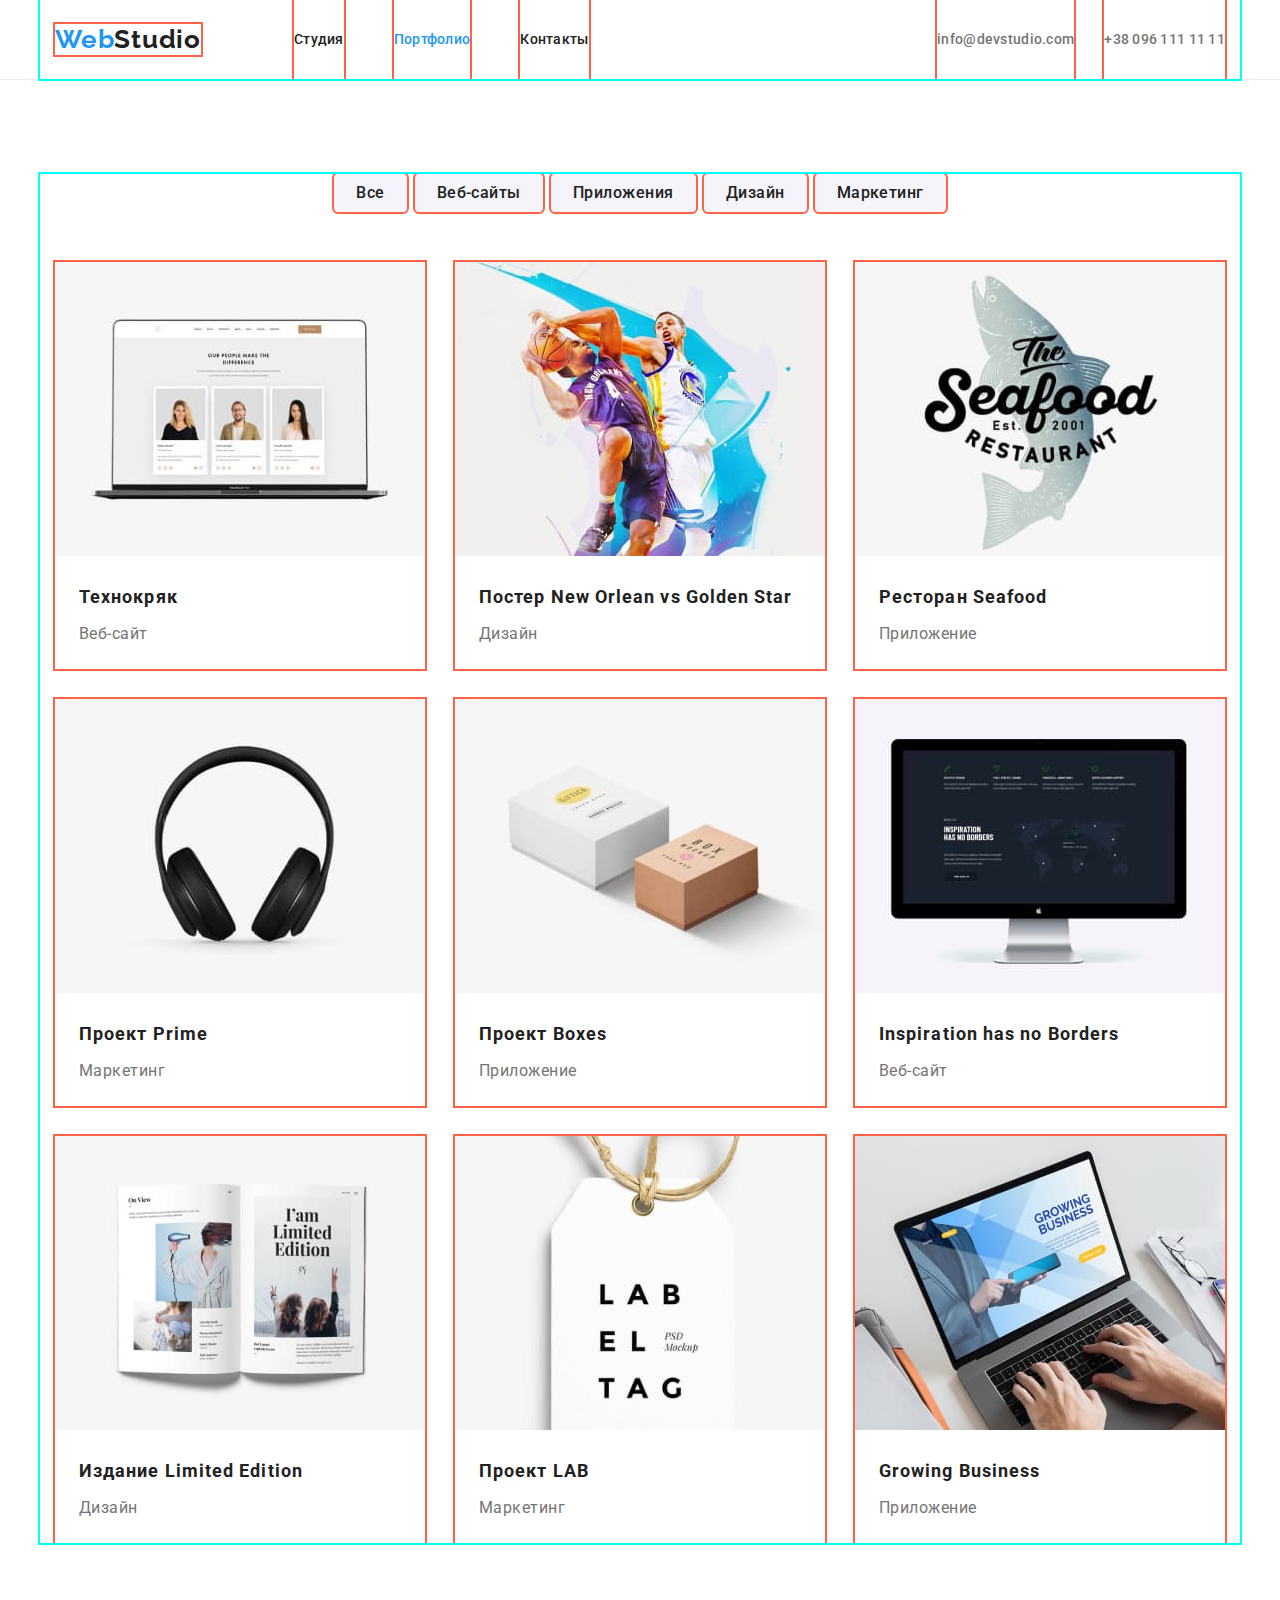
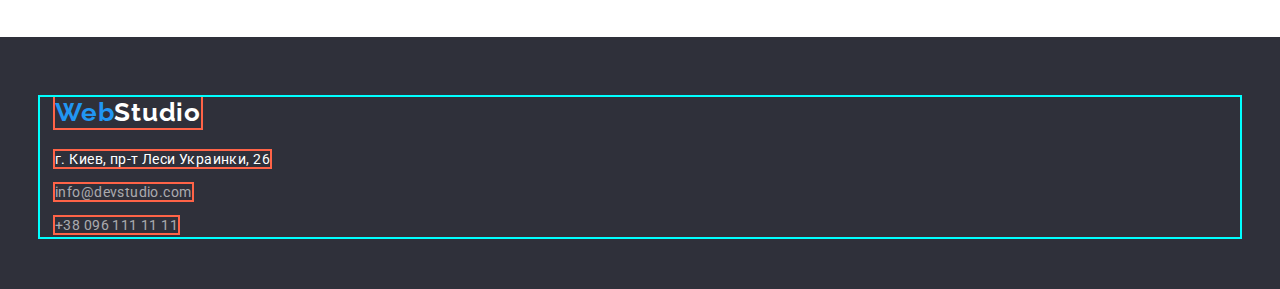
==== commit 6c29b686: "hw-03-01.07" ====
--- a/portfolio.html
+++ b/portfolio.html
@@ -108,7 +108,7 @@
     </section>
  </main>
 <footer class="footer">
-    <div class="container footer">
+    <div class="container">
         <a href="./index.html" class="logo-footer box"><span class="blue">Web</span><span
                 class="white">Studio</span></a>
         <address class="address">
--- a/css/styles.css
+++ b/css/styles.css
@@ -338,9 +338,9 @@
 }
 .employee-and-position{
     padding-top: 30px;
-    padding-bottom: 16px;
-    
-}
+    padding-bottom: 30px; 
+}
+
 
 .igor.box,
 .olga.box,
@@ -374,17 +374,11 @@
     background: var(--background);
     margin-left: auto;
     margin-right: auto;
-    
-    
-}
-
-.container.footer{
-    /* display: flex; */
-    /* flex-direction: column; */
-    /* align-items: flex-end; */
     padding-top: 60px;
     padding-bottom: 60px;
-}
+    
+}
+
 .logo-footer{
     font-weight: 700;
     font-size: 26px;
@@ -546,7 +540,9 @@
     line-height: 1.9;
     letter-spacing: 0.06em;
     color: var(--title-text-color);
-    margin: 0px 24px 4px 24px; 
+    margin: 0px 0px 4px 0px;
+    padding-left: 24px;
+    padding-right: 24px;
 }
 .techno-text,
 .poster-text,
@@ -562,7 +558,9 @@
     line-height: 1.9;
     letter-spacing: 0.03em;
     color: var(--primary-text-color);
-    margin: 0px 24px 0px 24px;
+    margin: 0px;
+    padding-left: 24px;
+    padding-right: 24px;
 }
 
 .text-icon{
@@ -573,10 +571,7 @@
 .element .box{
     width: 370px;
 }
-/* .icon{
-    margin-left: -30px;
-    margin-right: -30px;
-} */
+
 .icon .element:nth-child(n + 7) {
     margin-bottom: 0px;
 }
